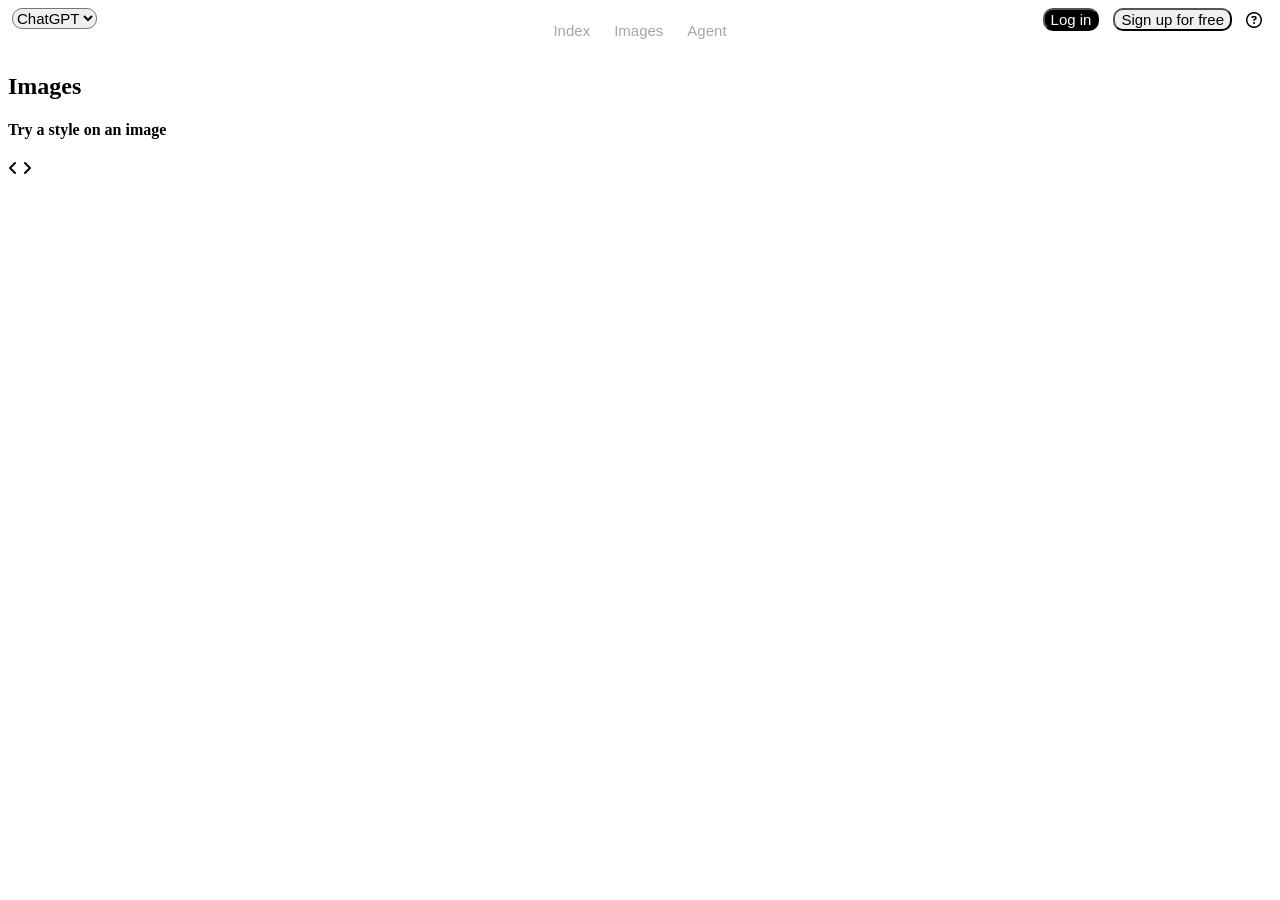
==== images.html @ 781d490f "first-submmit" ====
<!DOCTYPE html>
<html lang="en">

<head>
    <meta charset="UTF-8">
    <meta name="viewport" content="width=device-width, initial-scale=1.0">
    <link rel="stylesheet" href="images.css">
    <link rel="stylesheet" href="https://cdnjs.cloudflare.com/ajax/libs/font-awesome/6.5.2/css/all.min.css">

    <title>Document</title>
</head>

<body>
    <section class="top-bar">
        <i class="fa-brands fa-openai"></i>
        <select name="menu" id="menu">
            <option value="">ChatGPT</option>
        </select>
        <nav class="nav-menu">
            <a href="index.html">Index</a>
            <a href="images.html">Images</a>
            <a href="agent.html">Agent</a>
        </nav>
        <div class="right-btn">
            <button onclick="login" id="l-btn">Log in</button>
            <button onclick="signup" id="s-btn">Sign up for free</button>
            <i id="question-icon" class="fa-regular fa-circle-question"></i>
        </div>

    </section>


    <section>
        <h2>Images</h2>
        <div class="try-style">
            <h4>Try a style on an image</h4>
            <i class="fa-solid fa-angle-left"></i>
            <i class="fa-solid fa-angle-right"></i>
        </div>
    </section>
</body>

</html>
---- images.css ----
.top-bar {
    height: 5vh;
    width: 100%;
    position: relative;

}




#menu {
    display: inline-block;
    border-radius: 10px;
    font-size: 15px;
}

.top-bar i,
.top-bar select,
.top-bar nav,
.top-bar button {
    display: inline-block;
    vertical-align: middle;
}

.nav-menu {
    position: absolute;
    left: 50%;
    top: 50%;
    transform: translate(-50%, -50%);
}

nav a {
    font-family: 'Segoe UI', Tahoma, Geneva, Verdana, sans-serif;
    color: rgb(167, 167, 164);
    text-decoration: none;
    margin-left: 10px;
    margin-right: 10px;
    font-size: 15px;
}

.right-btn {
    display: inline-block;
    float: right;
}

#s-btn {
    margin-right: 10px;
    border-radius: 10px;
    font-size: 15px;
}

#l-btn {
    background-color: black;
    color: white;
    margin-right: 10px;
    border-radius: 10px;
    font-size: 15px;
}

#question-icon {
    margin-right: 10px;
}
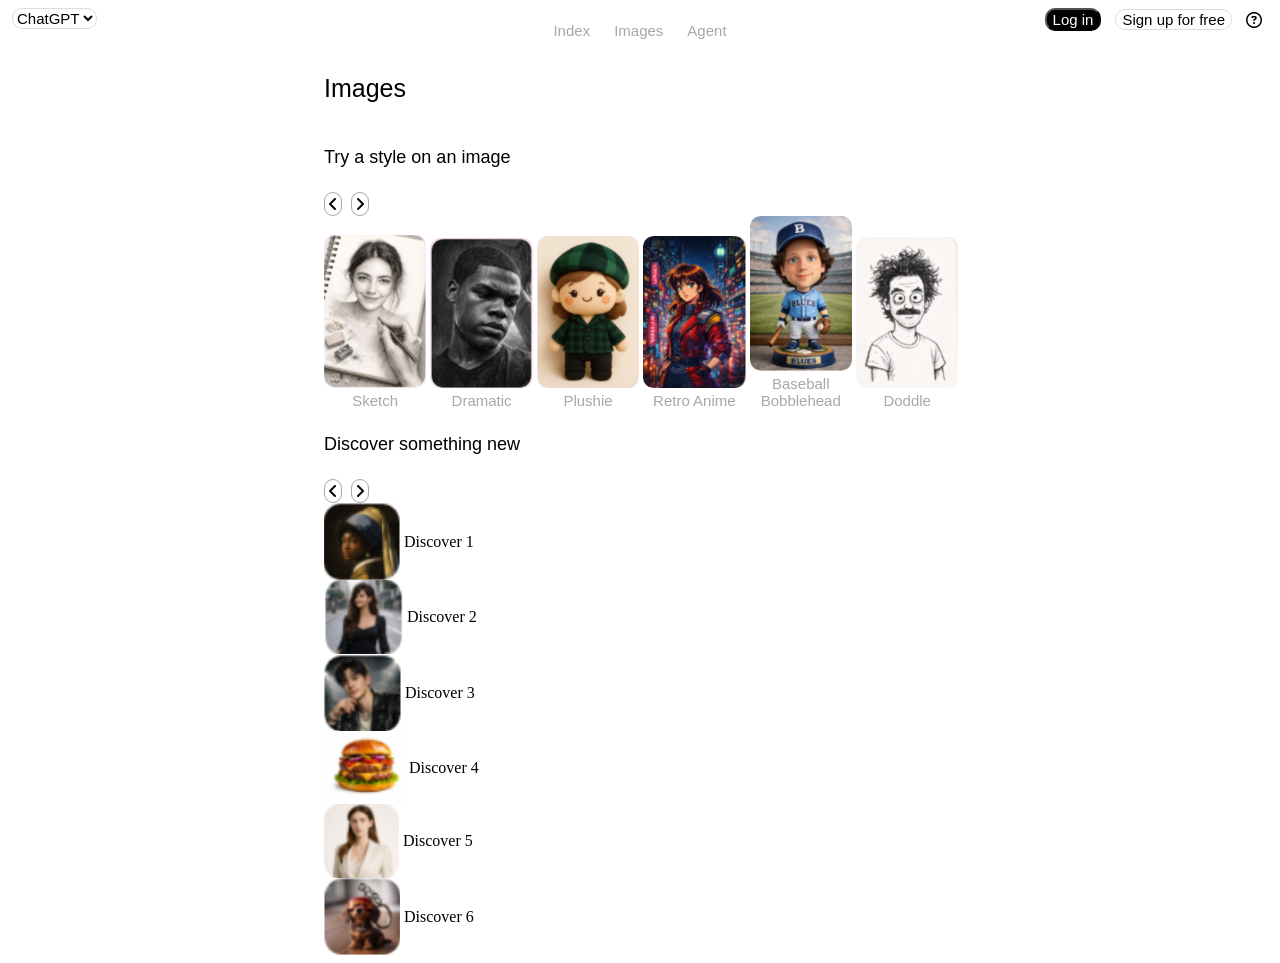
==== commit 8e848e20: "Enhance styling and layout for images section; add new images and improve button designs" ====
--- a/images.html
+++ b/images.html
@@ -30,12 +30,75 @@
     </section>
 
 
-    <section>
+
+
+    <section class="images-section">
         <h2>Images</h2>
-        <div class="try-style">
+        <div class="title">
             <h4>Try a style on an image</h4>
-            <i class="fa-solid fa-angle-left"></i>
-            <i class="fa-solid fa-angle-right"></i>
+            <i class="fa-solid fa-angle-left" id="left-arrow"></i>
+            <i class="fa-solid fa-angle-right" id="right-arrow"></i>
+        </div>
+        <div class="pictures">
+            <figure>
+                <img src="img/pic1.png" alt="Sketch">
+                <figcaption>Sketch</figcaption>
+            </figure>
+            <figure>
+                <img src="img/pic2.png" alt="Dramatic">
+                <figcaption>Dramatic</figcaption>
+            </figure>
+            <figure>
+                <img src="img/pic3.png" alt="Plushie">
+                <figcaption>Plushie</figcaption>
+            </figure>
+            <figure>
+                <img src="img/pic4.png" alt="Retro Anime">
+                <figcaption>Retro Anime</figcaption>
+            </figure>
+            <figure>
+                <img src="img/pic5.png" alt="Baseball Bobblehead">
+                <figcaption>Baseball Bobblehead</figcaption>
+            </figure>
+            <figure>
+                <img src="img/pic6.png" alt="Doddle">
+                <figcaption>Doddle</figcaption>
+            </figure>
+        </div>
+        <div class="discover">
+            <div class="title">
+                <h4>Discover something new</h4>
+                <i class="fa-solid fa-angle-left" id="left-arrow"></i>
+                <i class="fa-solid fa-angle-right" id="right-arrow"></i>
+            </div>
+            <div "discover-options">
+                <div class="option" id="option1">
+                    <img src="img/discover1.png" alt="Discover 1">
+                    <figcaption>Discover 1</figcaption>
+                </div>
+                <div class="option" id="option2">
+                    <img src="img/discover2.png" alt="Discover 2">
+                    <figcaption>Discover 2</figcaption>
+                </div>
+                <div class="option" id="option3">
+                    <img src="img/discover3.png" alt="Discover 3">
+                    <figcaption>Discover 3</figcaption>
+                </div>
+                <div class="option" id="option4">
+                    <img src="img/discover4.png" alt="Discover 4">
+                    <figcaption>Discover 4</figcaption>
+                </div>
+                <div class="option" id="option5">
+                    <img src="img/discover5.png" alt="Discover 5">
+                    <figcaption>Discover 5</figcaption>
+                </div>
+                <div class="option" id="option6">
+                    <img src="img/discover6.png" alt="Discover 6">
+                    <figcaption>Discover 6</figcaption>
+                </div>
+            </div>
+
+
         </div>
     </section>
 </body>
--- a/images.css
+++ b/images.css
@@ -2,16 +2,17 @@
     height: 5vh;
     width: 100%;
     position: relative;
+    background: transparent;
 
 }
-
-
-
 
 #menu {
     display: inline-block;
     border-radius: 10px;
     font-size: 15px;
+    border: 1px solid #ddd;
+    background: transparent;
+
 }
 
 .top-bar i,
@@ -27,6 +28,7 @@
     left: 50%;
     top: 50%;
     transform: translate(-50%, -50%);
+
 }
 
 nav a {
@@ -47,6 +49,8 @@
     margin-right: 10px;
     border-radius: 10px;
     font-size: 15px;
+    background-color: white;
+    border: 1px solid #ddd;
 }
 
 #l-btn {
@@ -59,4 +63,88 @@
 
 #question-icon {
     margin-right: 10px;
-}+}
+
+
+
+.images-section {
+    width: 50vw;
+    margin-left: 25%;
+}
+
+.images-section h2 {
+    font-family: 'Segoe UI', Tahoma, Geneva, Verdana, sans-serif;
+    text-align: left;
+    font-weight: 400;
+    color: black;
+    font-size: 25px;
+}
+
+/* .try-style .h-4 {
+    float: left;
+} */
+
+ /* #left-arrow, #right-arrow {
+    float: right;
+    margin-right: 10px;
+} */
+
+
+.style-icons {
+    display: inline-block;
+    margin-right: 10px;
+}
+
+/* .try-style .style-icons {
+    float: right;
+} */
+
+.title i {
+    border: 1px solid rgb(167, 167, 164);
+    border-radius: 100px;
+    padding: 3px;
+    margin-right: 5px;
+    display: inline-block;
+    vertical-align: middle;
+
+}
+
+.title h4 {
+    font-family: 'Segoe UI', Tahoma, Geneva, Verdana, sans-serif;
+    text-align: center;
+    font-weight: 400;
+    color: black;
+    font-size: 18px;
+    display: inline-block;
+    vertical-align: middle;
+    margin-right: 67%;
+}
+
+
+
+.pictures figure {
+    display: inline-block;
+    width: 16%;
+    margin:0;
+}
+
+.pictures figure img {
+    width: 100%;
+    height: auto;
+    border-radius: 10px;
+    border: transparent;
+    margin-right: 10px;
+}
+.pictures figcaption {
+    align-items: center;
+    text-align: center;
+    font-family: 'Segoe UI', Tahoma, Geneva, Verdana, sans-serif;
+    color: rgb(167, 167, 164);
+    font-size: 15px;
+}
+
+.option img, .option figcaption {
+    display: inline-block;
+    vertical-align: middle;
+}
+
